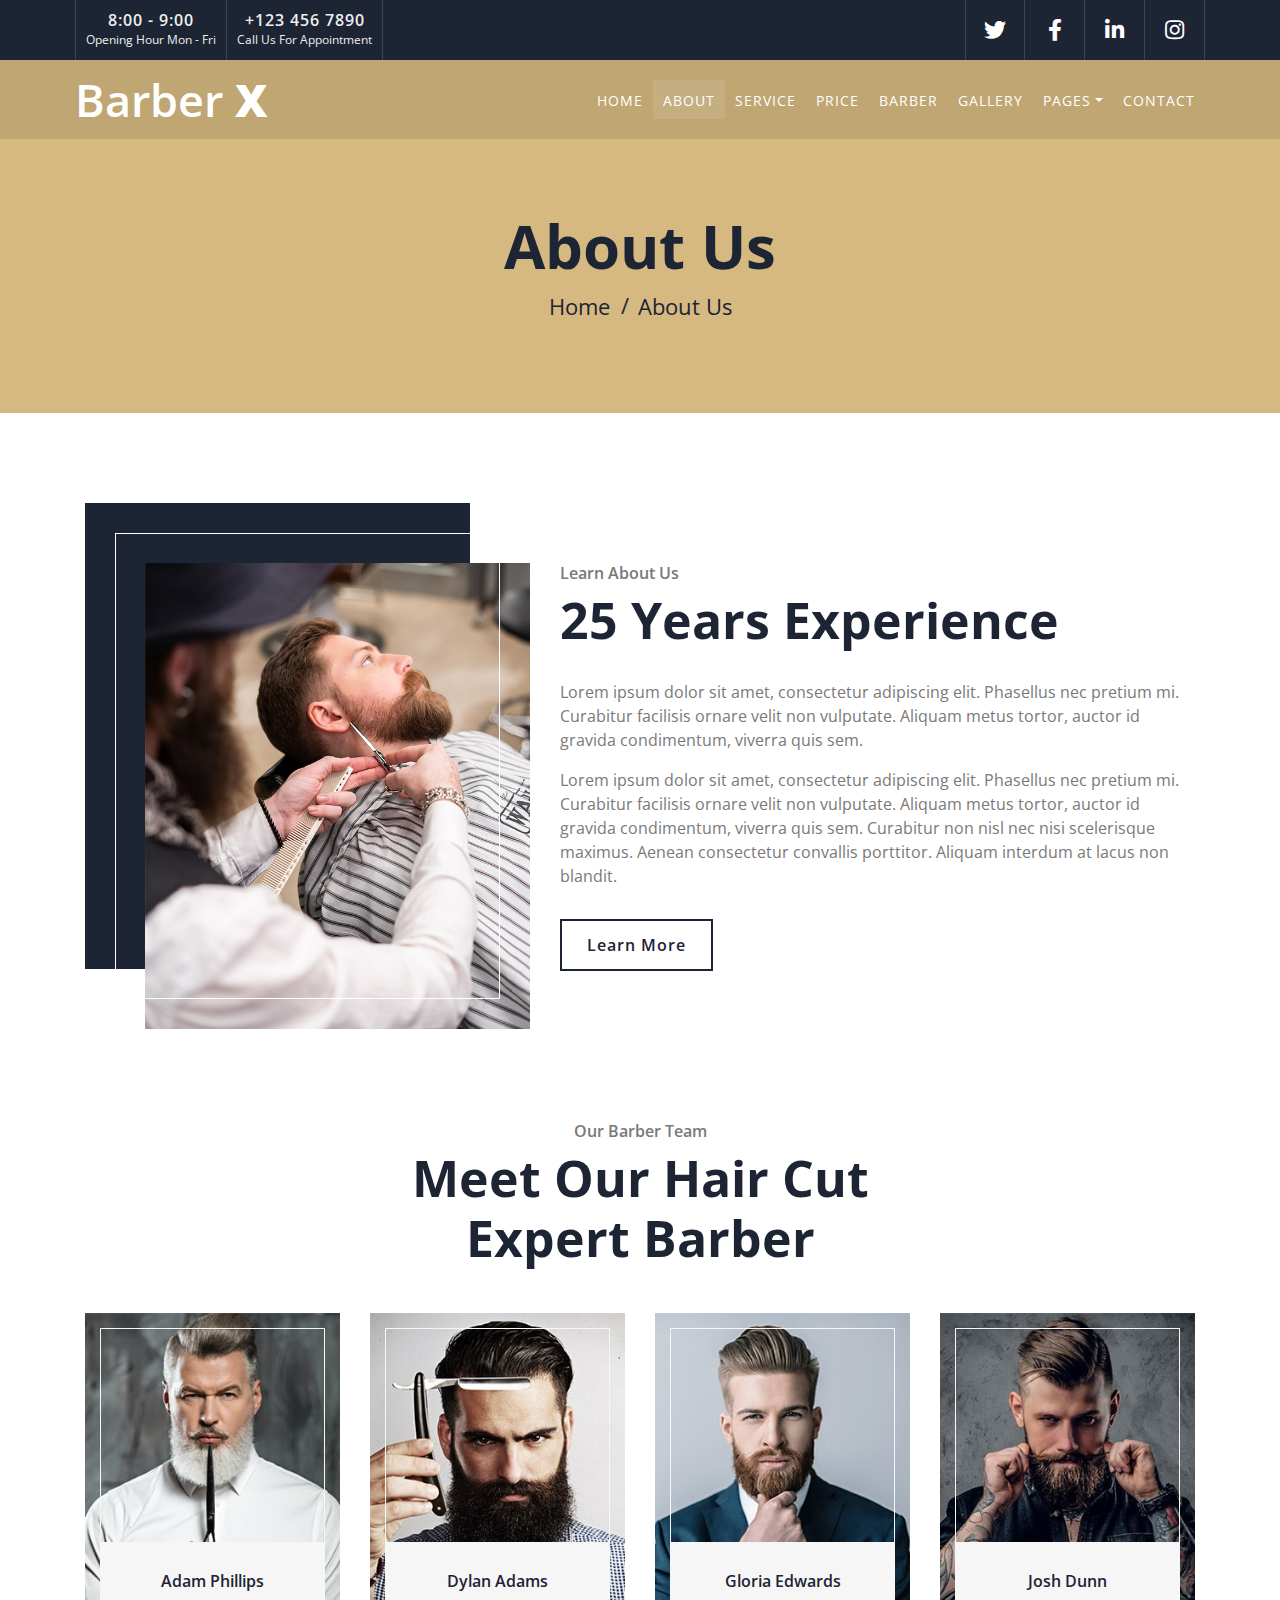
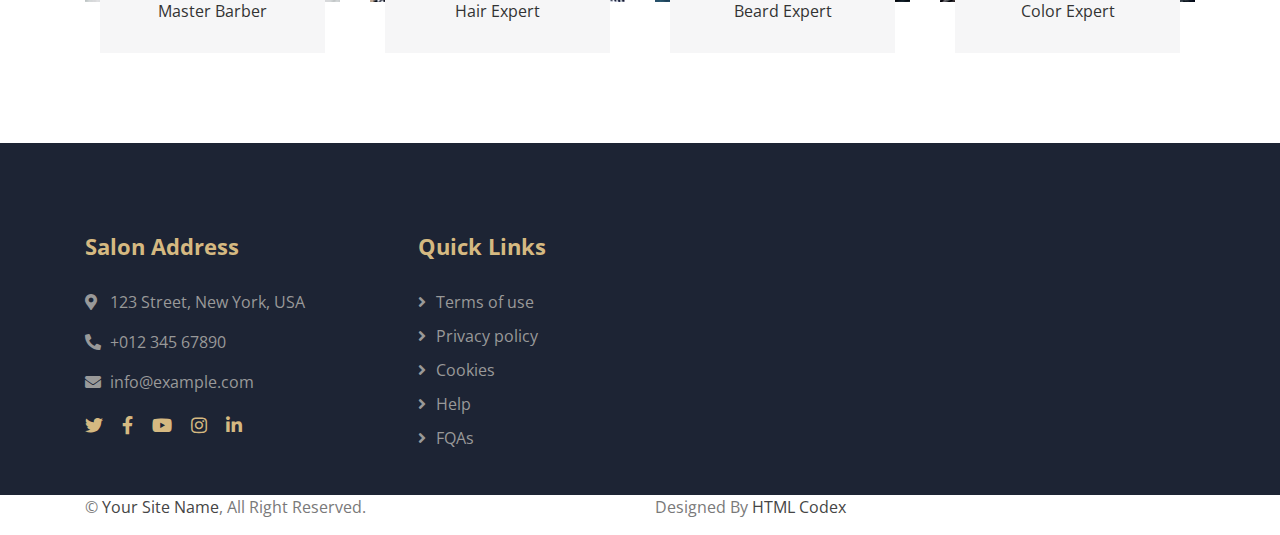
==== cutandcare/about.html @ c2e4a3f6 "first commit" ====
<!DOCTYPE html>
<html lang="en">
    <head>
        <meta charset="utf-8">
        <title>Barber X - Barber Shop Template</title>
        <meta content="width=device-width, initial-scale=1.0" name="viewport">
        <meta content="Free Website Template" name="keywords">
        <meta content="Free Website Template" name="description">

        <!-- Favicon -->
        <link href="img/favicon.ico" rel="icon">

        <!-- Google Font -->
        <link href="https://fonts.googleapis.com/css2?family=Open+Sans:wght@300;400;600;700;800&display=swap" rel="stylesheet">

        <!-- CSS Libraries -->
        <link href="https://stackpath.bootstrapcdn.com/bootstrap/4.4.1/css/bootstrap.min.css" rel="stylesheet">
        <link href="https://cdnjs.cloudflare.com/ajax/libs/font-awesome/5.10.0/css/all.min.css" rel="stylesheet">
        <link href="lib/animate/animate.min.css" rel="stylesheet">
        <link href="lib/owlcarousel/assets/owl.carousel.min.css" rel="stylesheet">
        <link href="lib/lightbox/css/lightbox.min.css" rel="stylesheet">

        <!-- Template Stylesheet -->
        <link href="css/style.css" rel="stylesheet">
    </head>

    <body>
        <!-- Top Bar Start -->
        <div class="top-bar d-none d-md-block">
            <div class="container-fluid">
                <div class="row">
                    <div class="col-md-6">
                        <div class="top-bar-left">
                            <div class="text">
                                <h2>8:00 - 9:00</h2>
                                <p>Opening Hour Mon - Fri</p>
                            </div>
                            <div class="text">
                                <h2>+123 456 7890</h2>
                                <p>Call Us For Appointment</p>
                            </div>
                        </div>
                    </div>
                    <div class="col-md-6">
                        <div class="top-bar-right">
                            <div class="social">
                                <a href=""><i class="fab fa-twitter"></i></a>
                                <a href=""><i class="fab fa-facebook-f"></i></a>
                                <a href=""><i class="fab fa-linkedin-in"></i></a>
                                <a href=""><i class="fab fa-instagram"></i></a>
                            </div>
                        </div>
                    </div>
                </div>
            </div>
        </div>
        <!-- Top Bar End -->

        <!-- Nav Bar Start -->
        <div class="navbar navbar-expand-lg bg-dark navbar-dark">
            <div class="container-fluid">
                <a href="index.html" class="navbar-brand">Barber <span>X</span></a>
                <button type="button" class="navbar-toggler" data-toggle="collapse" data-target="#navbarCollapse">
                    <span class="navbar-toggler-icon"></span>
                </button>

                <div class="collapse navbar-collapse justify-content-between" id="navbarCollapse">
                    <div class="navbar-nav ml-auto">
                        <a href="index.html" class="nav-item nav-link">Home</a>
                        <a href="about.html" class="nav-item nav-link active">About</a>
                        <a href="service.html" class="nav-item nav-link">Service</a>
                        <a href="price.html" class="nav-item nav-link">Price</a>
                        <a href="team.html" class="nav-item nav-link">Barber</a>
                        <a href="portfolio.html" class="nav-item nav-link">Gallery</a>
                        <div class="nav-item dropdown">
                            <a href="#" class="nav-link dropdown-toggle" data-toggle="dropdown">Pages</a>
                            <div class="dropdown-menu">
                                <a href="blog.html" class="dropdown-item">Blog Page</a>
                                <a href="single.html" class="dropdown-item">Single Page</a>
                            </div>
                        </div>
                        <a href="contact.html" class="nav-item nav-link">Contact</a>
                    </div>
                </div>
            </div>
        </div>
        <!-- Nav Bar End -->


        <!-- Page Header Start -->
        <div class="page-header">
            <div class="container">
                <div class="row">
                    <div class="col-12">
                        <h2>About Us</h2>
                    </div>
                    <div class="col-12">
                        <a href="">Home</a>
                        <a href="">About Us</a>
                    </div>
                </div>
            </div>
        </div>
        <!-- Page Header End -->


        <!-- About Start -->
        <div class="about">
            <div class="container">
                <div class="row align-items-center">
                    <div class="col-lg-5 col-md-6">
                        <div class="about-img">
                            <img src="img/about.jpg" alt="Image">
                        </div>
                    </div>
                    <div class="col-lg-7 col-md-6">
                        <div class="section-header text-left">
                            <p>Learn About Us</p>
                            <h2>25 Years Experience</h2>
                        </div>
                        <div class="about-text">
                            <p>
                                Lorem ipsum dolor sit amet, consectetur adipiscing elit. Phasellus nec pretium mi. Curabitur facilisis ornare velit non vulputate. Aliquam metus tortor, auctor id gravida condimentum, viverra quis sem.
                            </p>
                            <p>
                                Lorem ipsum dolor sit amet, consectetur adipiscing elit. Phasellus nec pretium mi. Curabitur facilisis ornare velit non vulputate. Aliquam metus tortor, auctor id gravida condimentum, viverra quis sem. Curabitur non nisl nec nisi scelerisque maximus. Aenean consectetur convallis porttitor. Aliquam interdum at lacus non blandit.
                            </p>
                            <a class="btn" href="">Learn More</a>
                        </div>
                    </div>
                </div>
            </div>
        </div>
        <!-- About End -->


        <!-- Team Start -->
        <div class="team">
            <div class="container">
                <div class="section-header text-center">
                    <p>Our Barber Team</p>
                    <h2>Meet Our Hair Cut Expert Barber</h2>
                </div>
                <div class="row">
                    <div class="col-lg-3 col-md-6">
                        <div class="team-item">
                            <div class="team-img">
                                <img src="img/team-1.jpg" alt="Team Image">
                            </div>
                            <div class="team-text">
                                <h2>Adam Phillips</h2>
                                <p>Master Barber</p>
                            </div>
                        </div>
                    </div>
                    <div class="col-lg-3 col-md-6">
                        <div class="team-item">
                            <div class="team-img">
                                <img src="img/team-2.jpg" alt="Team Image">
                            </div>
                            <div class="team-text">
                                <h2>Dylan Adams</h2>
                                <p>Hair Expert</p>
                            </div>
                        </div>
                    </div>
                    <div class="col-lg-3 col-md-6">
                        <div class="team-item">
                            <div class="team-img">
                                <img src="img/team-3.jpg" alt="Team Image">
                            </div>
                            <div class="team-text">
                                <h2>Gloria Edwards</h2>
                                <p>Beard Expert</p>
                            </div>
                        </div>
                    </div>
                    <div class="col-lg-3 col-md-6">
                        <div class="team-item">
                            <div class="team-img">
                                <img src="img/team-4.jpg" alt="Team Image">
                            </div>
                            <div class="team-text">
                                <h2>Josh Dunn</h2>
                                <p>Color Expert</p>
                            </div>
                        </div>
                    </div>
                </div>
            </div>
        </div>
        <!-- Team End -->


        <!-- Footer Start -->
        <div class="footer">
            <div class="container">
                <div class="row">
                    <div class="col-lg-7">
                        <div class="row">
                            <div class="col-md-6">
                                <div class="footer-contact">
                                    <h2>Salon Address</h2>
                                    <p><i class="fa fa-map-marker-alt"></i>123 Street, New York, USA</p>
                                    <p><i class="fa fa-phone-alt"></i>+012 345 67890</p>
                                    <p><i class="fa fa-envelope"></i>info@example.com</p>
                                    <div class="footer-social">
                                        <a href=""><i class="fab fa-twitter"></i></a>
                                        <a href=""><i class="fab fa-facebook-f"></i></a>
                                        <a href=""><i class="fab fa-youtube"></i></a>
                                        <a href=""><i class="fab fa-instagram"></i></a>
                                        <a href=""><i class="fab fa-linkedin-in"></i></a>
                                    </div>
                                </div>
                            </div>
                            <div class="col-md-6">
                                <div class="footer-link">
                                    <h2>Quick Links</h2>
                                    <a href="">Terms of use</a>
                                    <a href="">Privacy policy</a>
                                    <a href="">Cookies</a>
                                    <a href="">Help</a>
                                    <a href="">FQAs</a>
                                </div>
                            </div>
                        </div>
                    </div>
                    <div class="col-lg-5">
                        <!-- <div class="footer-newsletter">
                            <h2>Newsletter</h2>
                            <p>
                                Lorem ipsum dolor sit amet elit. Quisque eu lectus a leo dictum nec non quam. Tortor eu placerat rhoncus, lorem quam iaculis felis, sed lacus neque id eros.
                            </p>
                            <div class="form">
                                <input class="form-control" placeholder="Email goes here">
                                <button class="btn">Submit</button>
                            </div> -->
                        </div>
                    </div>
                </div>
            </div>
            <div class="container copyright">
                <div class="row">
                    <div class="col-md-6">
                        <p>&copy; <a href="#">Your Site Name</a>, All Right Reserved.</p>
                    </div>
                    <div class="col-md-6">
                        <p>Designed By <a href="https://htmlcodex.com">HTML Codex</a></p>
                    </div>
                </div>
            </div>
        </div>
        <!-- Footer End -->

        <a href="#" class="back-to-top"><i class="fa fa-chevron-up"></i></a>

        <!-- JavaScript Libraries -->
        <script src="https://code.jquery.com/jquery-3.4.1.min.js"></script>
        <script src="https://stackpath.bootstrapcdn.com/bootstrap/4.4.1/js/bootstrap.bundle.min.js"></script>
        <script src="lib/easing/easing.min.js"></script>
        <script src="lib/owlcarousel/owl.carousel.min.js"></script>
        <script src="lib/isotope/isotope.pkgd.min.js"></script>
        <script src="lib/lightbox/js/lightbox.min.js"></script>

        <!-- Contact Javascript File -->
        <script src="mail/jqBootstrapValidation.min.js"></script>
        <script src="mail/contact.js"></script>

        <!-- Template Javascript -->
        <script src="js/main.js"></script>
    </body>
</html>
---- cutandcare/css/style.css ----
/*******************************/
/********* General CSS *********/
/*******************************/
body {
    color: #797979;
    background: #ffffff;
    font-family: 'Open Sans', sans-serif;
}

h1,
h2, 
h3, 
h4,
h5, 
h6 {
    color: #1d2434;
}

a {
    color: #454545;
    transition: .3s;
}

a:hover,
a:active,
a:focus {
    color: #7637ec;
    outline: none;
    text-decoration: none;
}

.btn:focus,
.form-control:focus {
    box-shadow: none;
}

.container-fluid {
    max-width: 1366px;
}

.back-to-top {
    position: fixed;
    display: none;
    background: #7637ec;
    width: 44px;
    height: 44px;
    text-align: center;
    line-height: 1;
    font-size: 22px;
    right: 15px;
    bottom: 15px;
    transition: background 0.5s;
    z-index: 9;
}

.back-to-top:hover {
    background: #1d2434;
}

.back-to-top:hover i {
    color: #D5B981;
}

.back-to-top i {
    color: #1d2434;
    padding-top: 10px;
}


/**********************************/
/********** Top Bar CSS ***********/
/**********************************/
.top-bar {
    position: relative;
    height: 60px;
    background: #1d2434;
}

.top-bar .top-bar-left {
    display: flex;
    align-items: center;
    justify-content: flex-start;
}

.top-bar .top-bar-right {
    display: flex;
    align-items: center;
    justify-content: flex-end;
}

.top-bar .text {
    display: flex;
    align-items: center;
    justify-content: center;
    flex-direction: column;
    height: 60px;
    padding: 0 10px;
    text-align: center;
    border-left: 1px solid rgba(255, 255, 255, .15);
}

.top-bar .text:last-child {
    border-right: 1px solid rgba(255, 255, 255, .15);
}

.top-bar .text h2 {
    color: #eeeeee;
    font-weight: 600;
    font-size: 16px;
    letter-spacing: 1px;
    margin: 0;
}

.top-bar .text p {
    color: #eeeeee;
    font-size: 12px;
    font-weight: 400;
    margin: 0;
}

.top-bar .social {
    display: flex;
    height: 60px;
    font-size: 0;
    justify-content: flex-end;
}

.top-bar .social a {
    display: flex;
    align-items: center;
    justify-content: center;
    width: 60px;
    height: 100%;
    font-size: 22px;
    color: #ffffff;
    border-right: 1px solid rgba(255, 255, 255, .15);
}

.top-bar .social a:first-child {
    border-left: 1px solid rgba(255, 255, 255, .15);
}

.top-bar .social a:hover {
    color: #D5B981;
    background: #ffffff;
}

@media (min-width: 992px) {
    .top-bar {
        padding: 0 60px;
    }
}


/**********************************/
/*********** Nav Bar CSS **********/
/**********************************/
.navbar {
    position: relative;
    transition: .5s;
    z-index: 999;
}

.navbar.nav-sticky {
    position: fixed;
    top: 0;
    width: 100%;
    box-shadow: 0 2px 5px rgba(0, 0, 0, .3);
}

.navbar .navbar-brand {
    margin: 0;
    color: #ffffff;
    font-size: 45px;
    line-height: 0px;
    font-weight: 600;
}

.navbar .navbar-brand span {
    font-weight: 800;
}

.navbar .navbar-brand img {
    max-width: 100%;
    max-height: 40px;
}

.navbar-dark .navbar-nav .nav-link,
.navbar-dark .navbar-nav .nav-link:focus,
.navbar-dark .navbar-nav .nav-link:hover,
.navbar-dark .navbar-nav .nav-link.active {
    padding: 10px 10px 8px 10px;
    color: #ffffff;
}

.navbar-dark .navbar-nav .nav-link:hover,
.navbar-dark .navbar-nav .nav-link.active {
    background: rgba(256, 256, 256, .1);
    transition: none;
}

.navbar .dropdown-menu {
    margin-top: 0;
    border: 0;
    border-radius: 0;
    background: #f8f9fa;
}

@media (min-width: 992px) {
    .navbar {
        position: absolute;
        width: 100%;
        top: 60px;
        padding: 20px 60px;
        background: rgba(0, 0, 0, .1) !important;
        z-index: 9;
    }
    
    .navbar.nav-sticky {
        padding: 10px 60px;
        background: #1d2434 !important;
    }
    
    .navbar a.nav-link {
        padding: 8px 15px;
        font-size: 14px;
        letter-spacing: 1px;
        text-transform: uppercase;
    }
}

@media (max-width: 991.98px) {   
    .navbar {
        padding: 15px;
        background: #1d2434 !important;
    }
    
    .navbar a.nav-link {
        padding: 5px;
    }
    
    .navbar .dropdown-menu {
        box-shadow: none;
    }
}


/*******************************/
/********** Hero CSS ***********/
/*******************************/
.hero {
    position: relative;
    width: 100%;
    margin-bottom: 45px;
    height: calc(100vh - 60px);
    background: #D5B981;
    overflow: hidden;
}

.hero .container-fluid {
    padding: 0;
}

.hero .hero-image {
    position: relative;
    text-align: right;
}

.hero .hero-image img {
    max-width: 80%;
    max-height: 80%;
}

.hero .hero-text {
    position: relative;
    padding-left: 75px;
    height: calc(100vh - 60px);
    display: flex;
    align-items: flex-start;
    justify-content: center;
    flex-direction: column;
}

.hero .hero-text h1 {
    color: #1d2434;
    font-size: 50px;
    font-weight: 700;
    margin-bottom: 20px;
}

.hero .hero-text p {
    color: #1d2434;
    font-size: 18px;
    margin-bottom: 25px;
}

.hero .hero-text .btn {
    padding: 15px 30px;
    font-size: 16px;
    font-weight: 600;
    letter-spacing: 1px;
    color: #1d2434;
    background: none;
    border: 2px solid #1d2434;
    border-radius: 0;
    transition: .3s;
}

.hero .hero-text .btn:hover {
    color: #D5B981;
    background: #1d2434;
}

.hero .btn-play {
    position: absolute;
    z-index: 1;
    top: 80%;
    left: 50%;
    transform: translateX(-50%) translateY(-50%);
    box-sizing: content-box;
    display: block;
    width: 32px;
    height: 44px;
    border-radius: 50%;
    border: none;
    outline: none;
    padding: 18px 20px 18px 28px;
}

.hero .btn-play:before {
    content: "";
    position: absolute;
    z-index: 0;
    left: 50%;
    top: 50%;
    transform: translateX(-50%) translateY(-50%);
    display: block;
    width: 80px;
    height: 80px;
    background: #1D2434;
    border-radius: 50%;
    animation: pulse-border 1500ms ease-out infinite;
}

.hero .btn-play:after {
    content: "";
    position: absolute;
    z-index: 1;
    left: 50%;
    top: 50%;
    transform: translateX(-50%) translateY(-50%);
    display: block;
    width: 80px;
    height: 80px;
    background: #1D2434;
    border-radius: 50%;
    transition: all 200ms;
}

.hero .btn-play:hover:after {
    background-color: darken(#1D2434, 10%);
}

.hero .btn-play img {
    position: relative;
    z-index: 3;
    max-width: 100%;
    width: auto;
    height: auto;
}

.hero .btn-play span {
    display: block;
    position: relative;
    z-index: 3;
    width: 0;
    height: 0;
    border-left: 32px solid #ffffff;
    border-top: 22px solid transparent;
    border-bottom: 22px solid transparent;
}

@keyframes pulse-border {
  0% {
    transform: translateX(-50%) translateY(-50%) translateZ(0) scale(1);
    opacity: 1;
  }
  100% {
    transform: translateX(-50%) translateY(-50%) translateZ(0) scale(1.5);
    opacity: 0;
  }
}

#videoModal .modal-dialog {
    position: relative;
    max-width: 800px;
    margin: 60px auto;
}

#videoModal .modal-body {
    position: relative;
    padding: 0px;
}

#videoModal .close {
    position: absolute;
    right: 0px;
    top: -12px;
    z-index: 999;
    font-size: 50px;
    font-weight: normal;
    color: #ffffff;
    opacity: 1;
}

@media (max-width: 991.98px) {
    .hero .hero-text {
        padding-left: 15px;
    }
    
    .hero .hero-text h1 {
        font-size: 35px;
    }
    
    .hero .hero-text p {
        font-size: 16px;
    }
    
    .hero .hero-text .btn {
        padding: 12px 30px;
        font-size: 15px;
        letter-spacing: 0;
    }
}

@media (max-width: 767.98px) {
    .hero .hero-text h1 {
        font-size: 30px;
        font-weight: 600;
    }
    
    .hero .hero-text p {
        font-size: 14px;
    }
    
    .hero .hero-text .btn {
        padding: 10px 25px;
        font-size: 15px;
        font-weight: 400;
        letter-spacing: 0;
    }
}

@media (max-width: 575.98px) {
    .hero .hero-text h1 {
        font-size: 25px;
        font-weight: 600;
    }
    
    .hero .hero-text p {
        font-size: 14px;
    }
    
    .hero .hero-text .btn {
        padding: 8px 20px;
        font-size: 14px;
        font-weight: 400;
        letter-spacing: 0;
    }
}


/*******************************/
/******* Page Header CSS *******/
/*******************************/
.page-header {
    position: relative;
    margin-bottom: 45px;
    padding: 150px 0 90px 0;
    text-align: center;
    background: #D5B981;
}

.page-header h2 {
    position: relative;
    color: #1d2434;
    font-size: 60px;
    font-weight: 700;
}

.page-header a {
    position: relative;
    padding: 0 12px;
    font-size: 22px;
    color: #1d2434;
}

.page-header a:hover {
    color: #ffffff;
}

.page-header a::after {
    position: absolute;
    content: "/";
    width: 8px;
    height: 8px;
    top: -2px;
    right: -7px;
    text-align: center;
    color: #1d2434;
}

.page-header a:last-child::after {
    display: none;
}

@media (max-width: 767.98px) {
    .page-header h2 {
        font-size: 35px;
    }
    
    .page-header a {
        font-size: 18px;
    }
}


/*******************************/
/******* Section Header ********/
/*******************************/
.section-header {
    position: relative;
    max-width: 600px;
    margin: 0 auto;
    margin-bottom: 45px;
}

.section-header p {
    margin-bottom: 5px;
    position: relative;
    font-size: 16px;
    font-weight: 600;
}

.section-header h2 {
    margin: 0;
    position: relative;
    font-size: 50px;
    font-weight: 700;
}

@media (max-width: 767.98px) {
    .section-header h2 {
        font-size: 30px;
    }
}


/*******************************/
/********** About CSS **********/
/*******************************/
.about {
    position: relative;
    width: 100%;
    padding: 45px 0;
}

.about .section-header {
    margin-bottom: 30px;
    margin-left: 0;
}

.about .about-img {
    position: relative;
    height: 100%;
    margin: 60px 0 0 60px;
}

.about .about-img img {
    position: relative;
    width: 100%;
    height: 100%;
    object-fit: cover;
    z-index: 1;
}

.about .about-img::before {
    position: absolute;
    content: "";
    top: -60px;
    right: 60px;
    bottom: 60px;
    left: -60px;
    background: #1d2434;
    z-index: 0;
}

.about .about-img::after {
    position: absolute;
    content: "";
    top: -30px;
    right: 30px;
    bottom: 30px;
    left: -30px;
    background: transparent;
    border: 1px solid #ffffff;
    z-index: 2;
}

.about .about-text p {
    font-size: 16px;
}

.about .about-text a.btn {
    position: relative;
    margin-top: 15px;
    padding: 12px 25px;
    font-size: 16px;
    font-weight: 600;
    letter-spacing: 1px;
    color: #1d2434;
    border: 2px solid #1d2434;
    border-radius: 0;
    background: none;
    transition: .3s;
}

.about .about-text a.btn:hover {
    color: #D5B981;
    background: #1d2434;
}

@media (max-width: 767.98px) {
    .about .about-img {
        margin-bottom: 30px;
        height: auto;
    }
}


/*******************************/
/********* Service CSS *********/
/*******************************/
.service {
    position: relative;
    width: 100%;
    padding: 45px 0 15px 0;
}

.service .service-item {
    position: relative;
    width: 100%;
    text-align: center;
    margin-bottom: 30px;
    background: rgba(29, 36, 52, .04);
}

.service .service-img {
    position: relative;
    width: 100%;
}

.service .service-img img {
    position: relative;
    width: 100%;
    height: 100%;
    object-fit: cover;
}

.service .service-img::after {
    position: absolute;
    content: "";
    top: 15px;
    right: 15px;
    bottom: 15px;
    left: 15px;
    background: transparent;
    border: 1px solid #ffffff;
    z-index: 1;
}

.service .service-item h3 {
    margin: 0;
    padding: 25px 15px 15px 15px;
    font-size: 25px;
    font-weight: 700;
}

.service .service-item p {
    margin: 0;
    padding: 0 25px 25px 25px;
    font-size: 16px;
}

.service .service-item a.btn {
    position: relative;
    margin-bottom: 30px;
    padding: 10px 20px;
    font-size: 14px;
    font-weight: 600;
    color: #1d2434;
    border: 2px solid #1d2434;
    border-radius: 0;
    background: none;
    transition: .3s;
}

.service .service-item:hover a.btn {
    color: #D5B981;
    background: #1d2434;
    border-color: #1d2434;
}


/*******************************/
/********* Pricing CSS *********/
/*******************************/
.price {
    position: relative;
    width: 100%;
    padding: 45px 0 15px 0;
}

.price .price-item {
    position: relative;
    width: 100%;
    display: flex;
    align-items: center;
    justify-content: flex-start;
    flex-direction: row;
    margin-bottom: 30px;
    background: rgba(29, 36, 52, .04);
    transition: .3s;
}

.price .price-item:hover {
    background: #D5B981;
}

.price .price-img {
    position: relative;
    width: 100px;
}

.price .price-img img {
    width: 100%;
}

.price .price-img::after {
    position: absolute;
    content: "";
    top: 10px;
    right: 10px;
    bottom: 10px;
    left: 10px;
    background: transparent;
    border: 1px solid #ffffff;
    z-index: 1;
}

.price .price-text {
    position: relative;
    padding: 0 15px;
    width: calc(100% - 100px);
    overflow: hidden;
}

.price .price-text h2 {
    position: relative;
    margin-bottom: 8px;
    font-size: 16px;
    font-weight: 600;
    white-space: nowrap;
}

.price .price-text h3 {
    position: relative;
    margin: 0;
    font-size: 16px;
    font-weight: 400;
    color: #333333;
}


/*******************************/
/*********** Team CSS **********/
/*******************************/
.team {
    position: relative;
    width: 100%;
    padding: 45px 0 15px 0;
}

.team .team-item {
    margin-bottom: 30px;
}

.team .team-img {
    position: relative;
}

.team .team-img::after {
    position: absolute;
    content: "";
    top: 15px;
    right: 15px;
    bottom: 15px;
    left: 15px;
    background: transparent;
    border: 1px solid #F6F6F7;
    transition: .3s;
    z-index: 1;
}

.team .team-img img {
    width: 100%;
}

.team .team-text {
    position: relative;
    margin: -60px 15px 0 15px;
    padding: 30px 15px;
    text-align: center;
    background: #F6F6F7;
    transition: .3s;
    z-index: 2;
}

.team .team-text h2 {
    font-size: 16px;
    font-weight: 600;
}

.team .team-text p {
    margin: 0;
    color: #333333;
}

.team .team-item:hover .team-text {
    background: #D5B981;
}

.team .team-item:hover .team-img::after {
    border-color: #D5B981;
}


/*******************************/
/******* Testimonial CSS *******/
/*******************************/
.testimonial {
    position: relative;
    margin: 45px 0;
    padding: 120px 0;
    background: linear-gradient(rgba(29, 36, 52, 1), rgba(29, 36, 52, .5), rgba(29, 36, 52, 1)), url(/barber-shop-template/assets/hero1.jpg);
    background-position: center;
    background-repeat: no-repeat;
    background-size: cover;
}

.testimonial .container {
    max-width: 700px;
}

.testimonial .testimonials-carousel {
    position: relative;
    width: 100%;
}

.testimonial .testimonial-item {
    position: relative;
    width: 100%;
    display: flex;
    align-items: flex-start;
    justify-content: center;
    flex-direction: column;
    overflow: hidden;
}

.testimonial .testimonial-item img {
    width: 60px;
    border-radius: 60px;
    margin-bottom: 25px;
}

.testimonial .testimonial-item p {
    color: #ffffff;
    font-size: 16px;
    margin-bottom: 20px;
}

.testimonial .testimonial-item h2 {
    color: #D5B981;
    font-size: 18px;
    font-weight: 700;
    margin-bottom: 5px;
}

.testimonial .testimonial-item h3 {
    color: #999999;
    font-size: 16px;
    font-weight: 300;
    margin: 0;
}

.testimonial .owl-nav {
    width: 135px;
    margin-top: 45px;
    display: flex;
}

.testimonial .owl-nav .owl-prev,
.testimonial .owl-nav .owl-next {
    width: 60px;
    height: 60px;
    display: flex;
    align-items: center;
    justify-content: center;
    color: #D5B981;
    background: #1d2434;
    font-size: 22px;
    transition: .3s;
}

.testimonial .owl-nav .owl-next {
    margin-left: 15px;
}

.testimonial .owl-nav .owl-prev:hover,
.testimonial .owl-nav .owl-next:hover {
    color: #1d2434;
    background: #D5B981;
}


/*******************************/
/*********** Blog CSS **********/
/*******************************/
.blog {
    position: relative;
    width: 100%;
    padding: 45px 0;
}

.blog .blog-carousel {
    position: relative;
    width: calc(100% + 30px);
    left: -15px;
    right: -15px;
}

.blog .blog-item {
    position: relative;
    margin: 0 15px;
    background: rgba(29, 36, 52, .04);
    overflow: hidden;
}

.blog .blog-page .blog-item {
    margin: 0 0 30px 0;
}

.blog .blog-img {
    position: relative;
    width: 100%;
}

.blog .blog-img::after {
    position: absolute;
    content: "";
    top: 15px;
    right: 15px;
    bottom: 15px;
    left: 15px;
    background: transparent;
    border: 1px solid #ffffff;
    z-index: 1;
}

.blog .blog-img img {
    width: 100%;
}

.blog .blog-meta {
    position: relative;
    padding: 20px 30px 12px 30px;
}

.blog .blog-meta * {
    display: inline-block;
    margin: 0;
    padding: 0;
    font-size: 14px;
    font-weight: 300;
    color: #797979;
}

.blog .blog-meta i {
    margin: 0 2px 0 10px;
}

.blog .blog-meta i:first-child {
    margin-left: 0;
}

.blog .blog-text {
    position: relative;
    padding: 0 30px 30px 30px;
}

.blog .blog-text h2 {
    font-size: 18px;
    font-weight: 600;
}

.blog .blog-text p {
    margin-bottom: 10px;
}

.blog .blog-item a.btn {
    padding: 0;
    font-size: 14px;
    font-weight: 700;
    text-transform: uppercase;
    color: #1d2434;
    transition: .3s;
}

.blog .blog-item a.btn i {
    margin-left: 5px;
}

.blog .blog-item a.btn:hover {
    color: #D5B981;
}

.blog .owl-nav {
    width: 150px;
    margin: 32px auto 0 auto;
    display: flex;
}

.blog .owl-nav .owl-prev,
.blog .owl-nav .owl-next {
    margin-left: 15px;
    width: 60px;
    height: 60px;
    display: flex;
    align-items: center;
    justify-content: center;
    color: #D5B981;
    background: #1d2434;
    font-size: 22px;
    transition: .3s;
}

.blog .owl-nav .owl-prev:hover,
.blog .owl-nav .owl-next:hover {
    color: #1d2434;
    background: #D5B981;
}

.blog .pagination .page-link {
    color: #1d2434;
    border-radius: 0;
    border-color: #1d2434;
}

.blog .pagination .page-link:hover,
.blog .pagination .page-item.active .page-link {
    color: #D5B981;
    background: #1d2434;
}

.blog .pagination .disabled .page-link {
    color: #999999;
}


/*******************************/
/******** Portfolio CSS ********/
/*******************************/
.portfolio {
    position: relative;
    padding: 45px 0 15px 0;
    background: #ffffff;
}

.portfolio #portfolio-flters {
    padding: 0;
    margin: -15px 0 25px 0;
    list-style: none;
    font-size: 0;
    text-align: center;
}

.portfolio #portfolio-flters li {
    cursor: pointer;
    display: inline-block;
    margin: 5px;
    padding: 8px 15px;
    color: #1d2434;
    font-size: 14px;
    font-weight: 600;
    border-radius: 0;
    background: none;
    border: 2px solid #1d2434;
    transition: .3s;
}

.portfolio #portfolio-flters li:hover,
.portfolio #portfolio-flters li.filter-active {
    background: #1d2434;
    color: #D5B981;
}

.portfolio .portfolio-item {
    position: relative;
    margin-bottom: 30px;
    overflow: hidden;
    transition: .3s;
}

.portfolio .portfolio-item:hover {
    margin-top: -10px;
}

.portfolio .portfolio-wrap {
    position: relative;
    width: 100%;
}

.portfolio .portfolio-wrap a::after {
    position: absolute;
    content: "";
    top: 30px;
    right: 30px;
    bottom: 30px;
    left: 30px;
    background: transparent;
    border: 1px solid #F6F6F7;
    transition: .3s;
    z-index: 1;
}

.portfolio .portfolio-wrap:hover a::after {
    border-color: #D5B981;
}

.portfolio img {
    position: relative;
    width: 100%; 
    height: 100%; 
    object-fit: cover;
}


/*******************************/
/********* Contact CSS *********/
/*******************************/
.contact {
    position: relative;
    width: 100%;
    margin: 45px 0;
    background: #1d2434;
}

.contact .container-fluid {
    background: url(../img/contact.jpg) left center no-repeat;
    background-size: contain;
}

.contact .contact-form {
    position: relative;
    padding: 90px 0 90px 45px;
    background: #1d2434;
}

.contact .contact-form input {
    padding: 15px 0;
    background: none;
    border-radius: 0;
    border: none;
    border-bottom: 1px solid #D5B981;
}

.contact .contact-form textarea {
    height: 90px;
    padding: 15px 0;
    background: none;
    border-radius: 0;
    border: none;
    border-bottom: 1px solid #D5B981;;
}

.contact .contact-form .btn {
    padding: 15px 30px;
    font-size: 16px;
    font-weight: 600;
    letter-spacing: 1px;
    color: #D5B981;
    background: none;
    border: 2px solid #D5B981;
    border-radius: 0;
    transition: .3s;
}

.contact .contact-form .btn:hover {
    color: #1d2434;
    background: #D5B981;
}

.contact .help-block ul {
    margin: 0;
    padding: 0;
    list-style-type: none;
}

@media (max-width: 767.98px) {
    .contact .container-fluid {
        background: none;
    }
    
    .contact .contact-form {
        padding: 90px 0;
    }
}


/*******************************/
/******* Single Page CSS *******/
/*******************************/
.single {
    position: relative;
    width: 100%;
    padding: 45px 0 65px 0;
}

.single img {
    width: 100%;
    margin: 0 0 25px 0;
}

.single .table,
.single .list-group {
    margin-bottom: 30px;
}

.single .ul-group {
    padding: 0;
    list-style: none;
}

.single .ul-group li {
    margin-left: 2px;
}

.single .ul-group li::before {
    position: relative;
    content: "\f0da";
    font-family: "Font Awesome 5 Free";
    font-weight: 900;
    margin-right: 10px;
}

.single .ol-group {
    padding-left: 18px;
}



/*******************************/
/********* Footer CSS **********/
/*******************************/
/* .footer {
    position: relative;
    margin-top: 45px;
    padding-top: 90px;
    background: #1d2434;
}

.footer .footer-contact,
.footer .footer-link,
.footer .footer-newsletter {
    position: relative;
    margin-bottom: 45px;
    color: #999999;
}

.footer .footer-contact h2,
.footer .footer-link h2,
.footer .footer-newsletter h2{
    position: relative;
    margin-bottom: 30px;
    font-size: 22px;
    font-weight: 700;
    color: #D5B981;
}

.footer .footer-link a {
    display: block;
    margin-bottom: 10px;
    color: #999999;
    transition: .3s;
}

.footer .footer-link a::before {
    position: relative;
    content: "\f105";
    font-family: "Font Awesome 5 Free";
    font-weight: 900;
    margin-right: 10px;
}

.footer .footer-link a:hover {
    color: #D5B981;
    letter-spacing: 1px;
}

.footer .footer-contact p i {
    width: 25px;
}

.footer .footer-social {
    position: relative;
    margin-top: 20px;
}

.footer .footer-social a {
    display: inline-block;
}

.footer .footer-social a i {
    margin-right: 15px;
    font-size: 18px;
    color: #D5B981;
}

.footer .footer-social a:last-child i {
    margin: 0;
}

.footer .footer-social a:hover i {
    color: #999999;
}

.footer .footer-newsletter .form {
    position: relative;
    width: 100%;
}

.footer .footer-newsletter input {
    height: 60px;
    border: 2px solid #1d2434;
    border-radius: 0;
}

.footer .footer-newsletter .btn {
    position: absolute;
    top: 8px;
    right: 8px;
    height: 44px;
    padding: 8px 20px;
    font-size: 14px;
    font-weight: 600;
    color: #1d2434;
    background: none;
    border-radius: 0;
    border: 2px solid #1d2434;
    transition: .3s;
}

.footer .footer-newsletter .btn:hover {
    color: #D5B981;
    background: #1d2434;
}

.footer .copyright {
    padding: 0 30px;
}

.footer .copyright .row {
    background: #ffffff;
    padding-top: 25px;
    padding-bottom: 25px;
}

.footer .copyright p {
    margin: 0;
    color: #454545;
}

.footer .copyright .col-md-6:last-child p {
    text-align: right;
}

.footer .copyright p a {
    color: #1d2434;
    font-weight: 700;
}

.footer .copyright p a:hover {
    color: #D5B981;
}

@media (max-width: 767.98px) {
    .footer .copyright p,
    .footer .copyright .col-md-6:last-child p {
        margin: 5px 0;
        text-align: center;
    }
} */

.footer {
    position: relative;
    margin-top: 45px;
    padding-top: 90px;
    background: #1d2434;
}

.footer .footer-contact,
.footer .footer-link,
.footer .footer-newsletter,
.footer .footer-timings {
    position: relative;
    margin-bottom: 45px;
    color: #999999;
}

.footer .footer-contact h2,
.footer .footer-link h2,
.footer .footer-newsletter h2,
.footer .footer-timings h2 {
    position: relative;
    margin-bottom: 30px;
    font-size: 22px;
    font-weight: 700;
    color: #D5B981;
}

.footer .footer-link a {
    display: block;
    margin-bottom: 10px;
    color: #999999;
    transition: .3s;
}

.footer .footer-link a::before {
    position: relative;
    content: "\f105";
    font-family: "Font Awesome 5 Free";
    font-weight: 900;
    margin-right: 10px;
}

.footer .footer-link a:hover {
    color: #D5B981;
    letter-spacing: 1px;
}

.footer .footer-contact p i {
    width: 25px;
}

.footer .footer-social {
    position: relative;
    margin-top: 20px;
}

.footer .footer-social a {
    display: inline-block;
}

.footer .footer-social a i {
    margin-right: 15px;
    font-size: 18px;
    color: #D5B981;
}

.footer .footer-social a:last-child i {
    margin: 0;
}

.footer .footer-social a:hover i {
    color: #999999;
}

.footer .footer-newsletter .form {
    position: relative;
    width: 100%;
}

.footer .footer-newsletter input {
    height: 60px;
    border: 2px solid #1d2434;
    border-radius: 0;
}

.footer .footer-newsletter .btn {
    position: absolute;
    top: 8px;
    right: 8px;
    height: 44px;
    padding: 8px 20px;
    font-size: 14px;
    font-weight: 600;
    color: #1d2434;
    background: none;
    border-radius: 0;
    border: 2px solid #1d2434;
    transition: .3s;
}

.footer .footer-newsletter .btn:hover {
    color: #D5B981;
    background: #1d2434;
}

.footer .footer-timings table {
    width: 100%;
    margin-top: 20px;
    border-collapse: collapse;
    color: #999999;
}

.footer .footer-timings table th,
.footer .footer-timings table td {
    padding: 10px;
    text-align: left;
}

.footer .footer-timings table th {
    background-color: #1d2434;
    color: #D5B981;
}

/* .footer .footer-timings table tr:nth-child(even) {
    background-color: #fb0c0c;
} */

.footer .copyright {
    padding: 0 30px;
}

.footer .copyright .row {
    background: #ffffff;
    padding-top: 25px;
    padding-bottom: 25px;
}

.footer .copyright p {
    margin: 0;
    color: #454545;
}

.footer .copyright .col-md-6:last-child p {
    text-align: right;
}

.footer .copyright p a {
    color: #1d2434;
    font-weight: 700;
}

.footer .copyright p a:hover {
    color: #D5B981;
}

@media (max-width: 767.98px) {
    .footer .copyright p,
    .footer .copyright .col-md-6:last-child p {
        margin: 5px 0;
        text-align: center;
    }
}
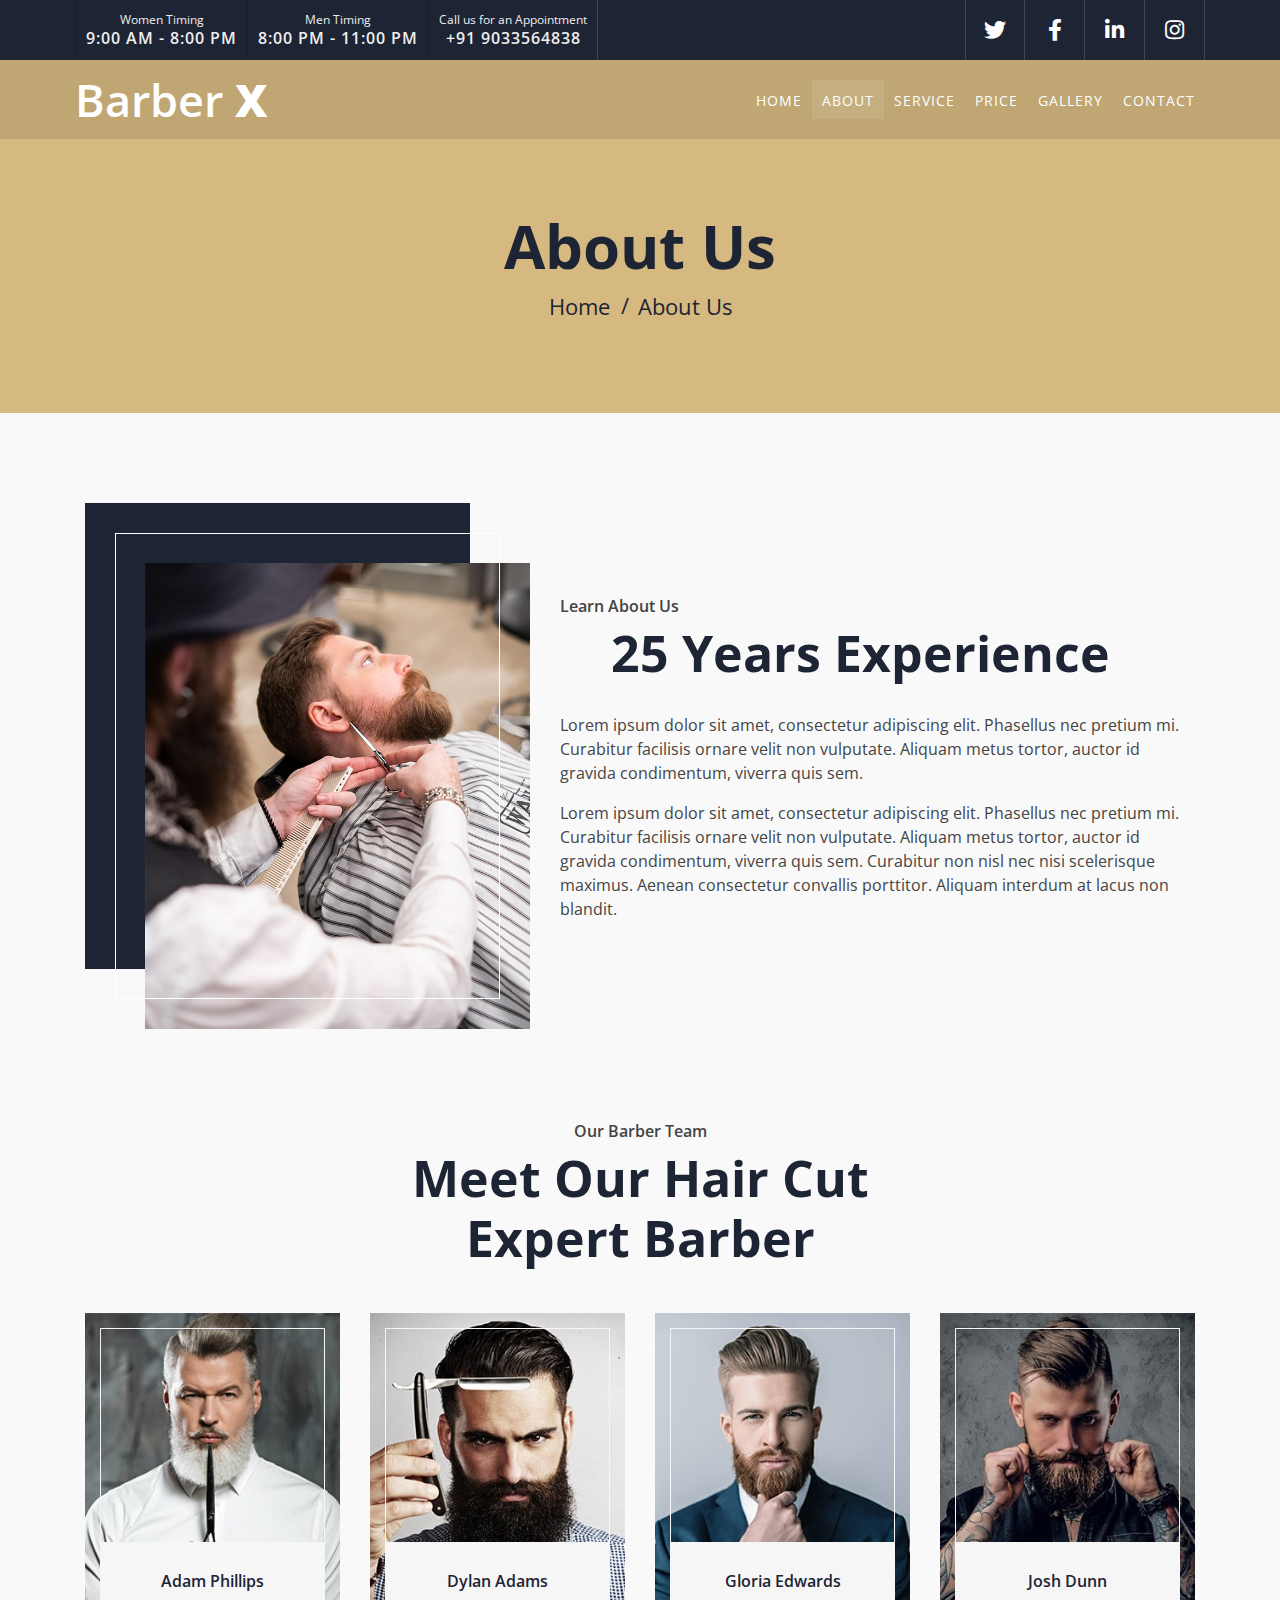
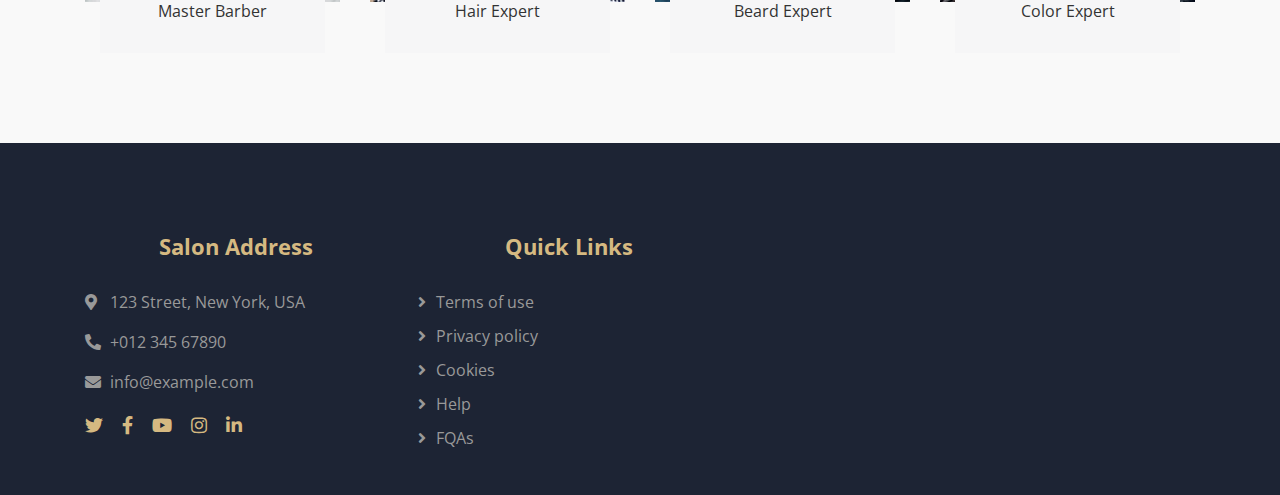
==== commit 114ba914: "new page changes" ====
--- a/cutandcare/about.html
+++ b/cutandcare/about.html
@@ -32,12 +32,18 @@
                     <div class="col-md-6">
                         <div class="top-bar-left">
                             <div class="text">
-                                <h2>8:00 - 9:00</h2>
-                                <p>Opening Hour Mon - Fri</p>
+                                <p>Women Timing</p><h2>9:00 AM - 8:00 PM</h2>
+                                <!-- <p>Timings: Mon - Fri</p> -->
+                                
                             </div>
                             <div class="text">
-                                <h2>+123 456 7890</h2>
-                                <p>Call Us For Appointment</p>
+                                <p>Men Timing</p><h2>8:00 PM - 11:00 PM</h2>
+                                <!-- <p>Timings: Mon - Fri</p> -->
+                            </div>
+                            <div class="text">
+                                <p>Call us for an Appointment</p>
+                                <h2>+91 9033564838</h2>
+                                <!-- <p>Call Us For Appointment</p> -->
                             </div>
                         </div>
                     </div>
@@ -70,15 +76,15 @@
                         <a href="about.html" class="nav-item nav-link active">About</a>
                         <a href="service.html" class="nav-item nav-link">Service</a>
                         <a href="price.html" class="nav-item nav-link">Price</a>
-                        <a href="team.html" class="nav-item nav-link">Barber</a>
+                        <!-- <a href="team.html" class="nav-item nav-link">Barber</a> -->
                         <a href="portfolio.html" class="nav-item nav-link">Gallery</a>
-                        <div class="nav-item dropdown">
+                        <!-- <div class="nav-item dropdown">
                             <a href="#" class="nav-link dropdown-toggle" data-toggle="dropdown">Pages</a>
                             <div class="dropdown-menu">
                                 <a href="blog.html" class="dropdown-item">Blog Page</a>
                                 <a href="single.html" class="dropdown-item">Single Page</a>
                             </div>
-                        </div>
+                        </div> -->
                         <a href="contact.html" class="nav-item nav-link">Contact</a>
                     </div>
                 </div>
@@ -125,7 +131,7 @@
                             <p>
                                 Lorem ipsum dolor sit amet, consectetur adipiscing elit. Phasellus nec pretium mi. Curabitur facilisis ornare velit non vulputate. Aliquam metus tortor, auctor id gravida condimentum, viverra quis sem. Curabitur non nisl nec nisi scelerisque maximus. Aenean consectetur convallis porttitor. Aliquam interdum at lacus non blandit.
                             </p>
-                            <a class="btn" href="">Learn More</a>
+                            <!-- <a class="btn" href="">Learn More</a> -->
                         </div>
                     </div>
                 </div>
@@ -239,7 +245,7 @@
                     </div>
                 </div>
             </div>
-            <div class="container copyright">
+            <!-- <div class="container copyright">
                 <div class="row">
                     <div class="col-md-6">
                         <p>&copy; <a href="#">Your Site Name</a>, All Right Reserved.</p>
@@ -248,7 +254,7 @@
                         <p>Designed By <a href="https://htmlcodex.com">HTML Codex</a></p>
                     </div>
                 </div>
-            </div>
+            </div> -->
         </div>
         <!-- Footer End -->
 
--- a/cutandcare/css/style.css
+++ b/cutandcare/css/style.css
@@ -96,7 +96,7 @@
     height: 60px;
     padding: 0 10px;
     text-align: center;
-    border-left: 1px solid rgba(255, 255, 255, .15);
+    border-left: 1px solid rgba(6, 6, 6, 0.15);
 }
 
 .top-bar .text:last-child {
@@ -155,6 +155,25 @@
 /**********************************/
 /*********** Nav Bar CSS **********/
 /**********************************/
+
+/* Logo Styling */
+.navbar-brand .logo {
+    max-height: 100px; /* Adjust height as needed */
+    width: auto; /* Maintain aspect ratio */
+}
+
+@media (max-width: 991.98px) {
+    .navbar-brand .logo {
+        max-height: 60px; /* Slightly smaller for smaller screens */
+    }
+}
+
+@media (max-width: 575.98px) {
+    .navbar-brand .logo {
+        max-height: 100px; /* Further reduce size for very small screens */
+    }
+}
+
 .navbar {
     position: relative;
     transition: .5s;
@@ -165,7 +184,7 @@
     position: fixed;
     top: 0;
     width: 100%;
-    box-shadow: 0 2px 5px rgba(0, 0, 0, .3);
+    box-shadow: 0 2px 5px rgba(0, 0, 0, .1);
 }
 
 .navbar .navbar-brand {
@@ -268,7 +287,7 @@
 
 .hero .hero-image img {
     max-width: 80%;
-    max-height: 80%;
+    max-height: 50%;
 }
 
 .hero .hero-text {
@@ -305,6 +324,30 @@
     border-radius: 0;
     transition: .3s;
 }
+/* Add spacing between the buttons */
+.hero-text .btn-group {
+    display: flex;
+    gap: 15px; /* Adjust the spacing as needed */
+    margin-top: 20px; /* Optional: Adds some spacing above the buttons */
+}
+
+
+/* .hero .hero-text .btn:hover {
+    color: #D5B981;
+    background: #1d2434;
+}
+
+.hero .hero-text .btn {
+    padding: 15px 30px;
+    font-size: 16px;
+    font-weight: 600;
+    letter-spacing: 1px;
+    color: #1d2434;
+    background: none;
+    border: 2px solid #1d2934;
+    border-radius: 0;
+    transition: .3s;
+} */
 
 .hero .hero-text .btn:hover {
     color: #D5B981;
@@ -1226,6 +1269,77 @@
     }
 }
 
+body {
+    font-family: 'Open Sans', sans-serif;
+    color: #444;
+    margin: 0;
+    padding: 0;
+    background: #f9f9f9;
+}
+
+h1, h2 {
+    text-align: center;
+    color: #1d2434;
+}
+
+.contact-page {
+    max-width: 800px;
+    margin: 20px auto;
+    padding: 20px;
+    background: #ffffff;
+    box-shadow: 0 2px 8px rgba(0, 0, 0, 0.1);
+    border-radius: 8px;
+}
+
+.shop-timings {
+    margin-bottom: 30px;
+}
+
+.timings-table {
+    width: 100%;
+    border-collapse: collapse;
+    margin-top: 20px;
+}
+
+.timings-table thead th {
+    background: #1d2434;
+    color: #ffffff;
+    padding: 10px;
+    text-align: left;
+    text-transform: uppercase;
+    font-size: 14px;
+}
+
+.timings-table tbody td {
+    padding: 10px;
+    border: 1px solid #ddd;
+}
+
+.timings-table tbody tr:nth-child(even) {
+    background: #f9f9f9;
+}
+
+.timings-table tbody tr:hover {
+    background: #f1f1f1;
+}
+
+.contact-details p {
+    margin: 10px 0;
+    text-align: center;
+}
+
+.contact-details a {
+    color: #7637ec;
+    text-decoration: none;
+    font-weight: 600;
+}
+
+.contact-details a:hover {
+    color: #1d2434;
+    text-decoration: underline;
+}
+
+
 
 /*******************************/
 /******* Single Page CSS *******/
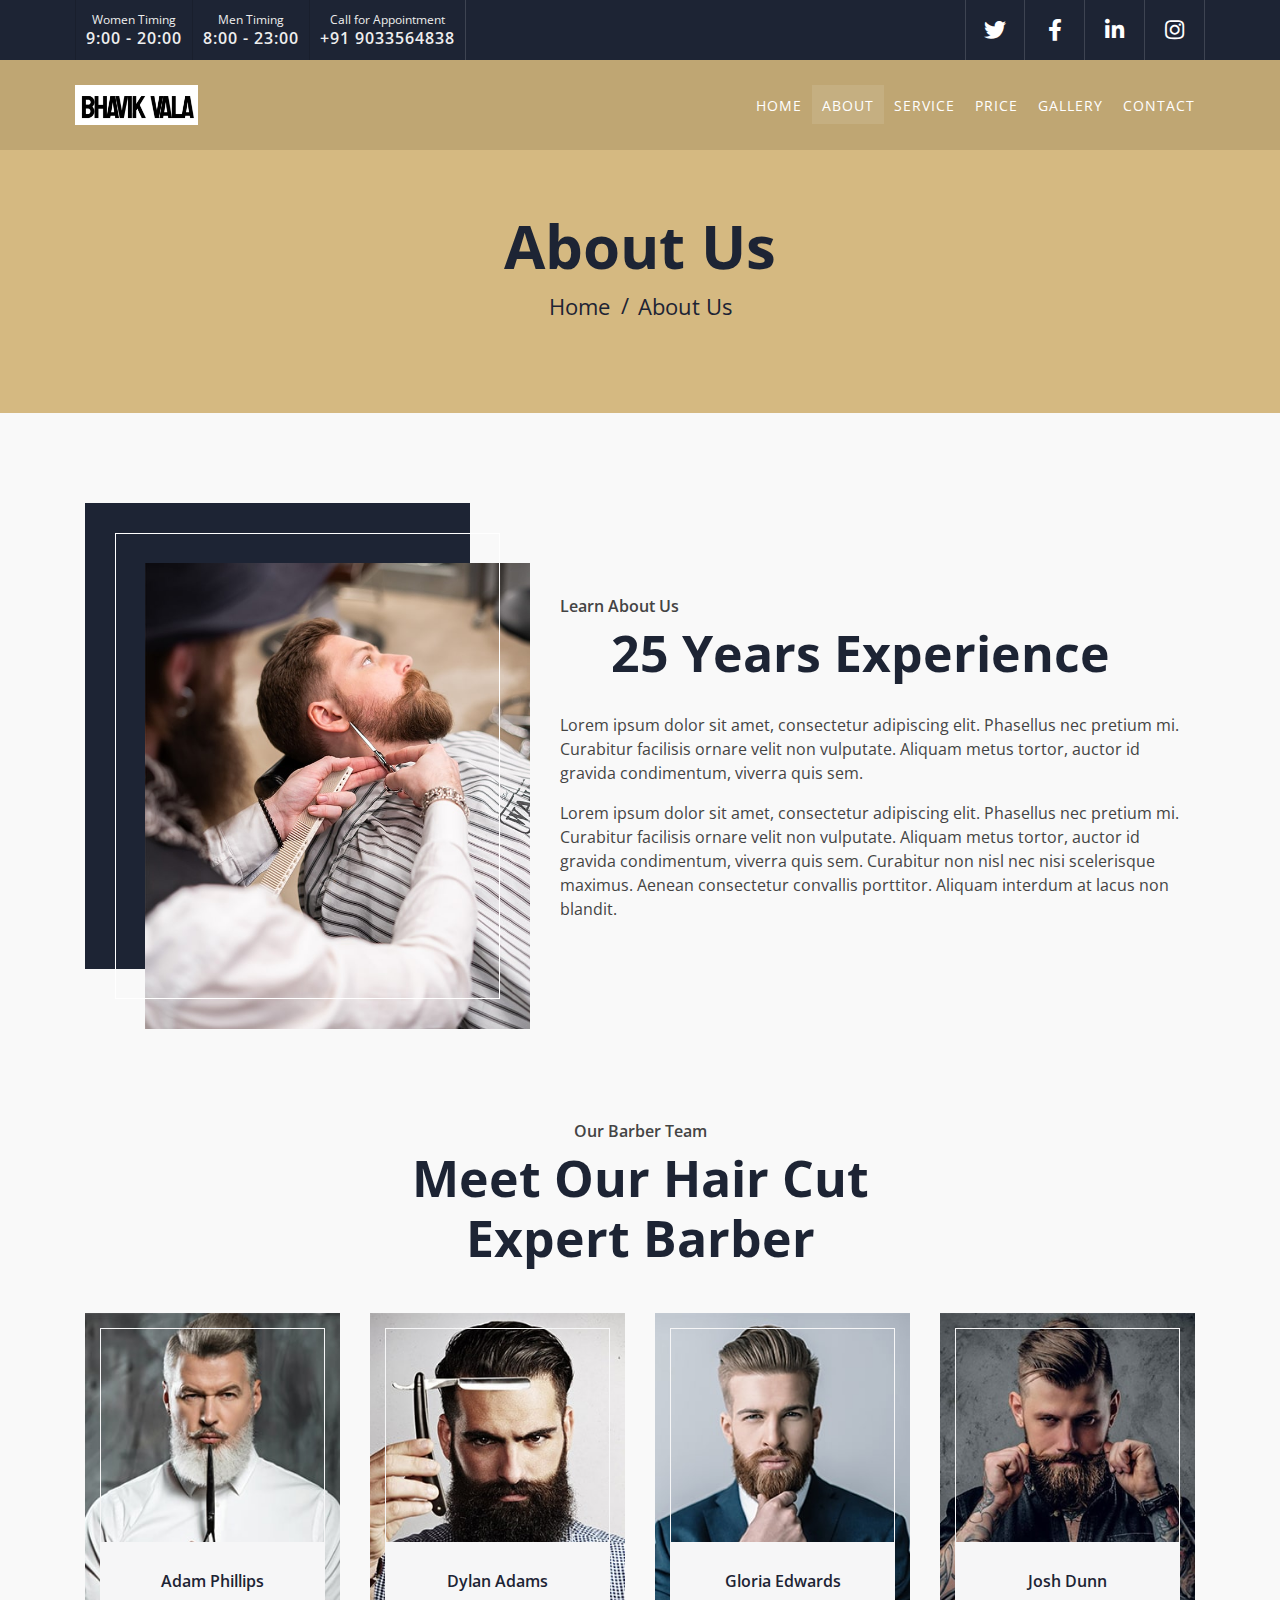
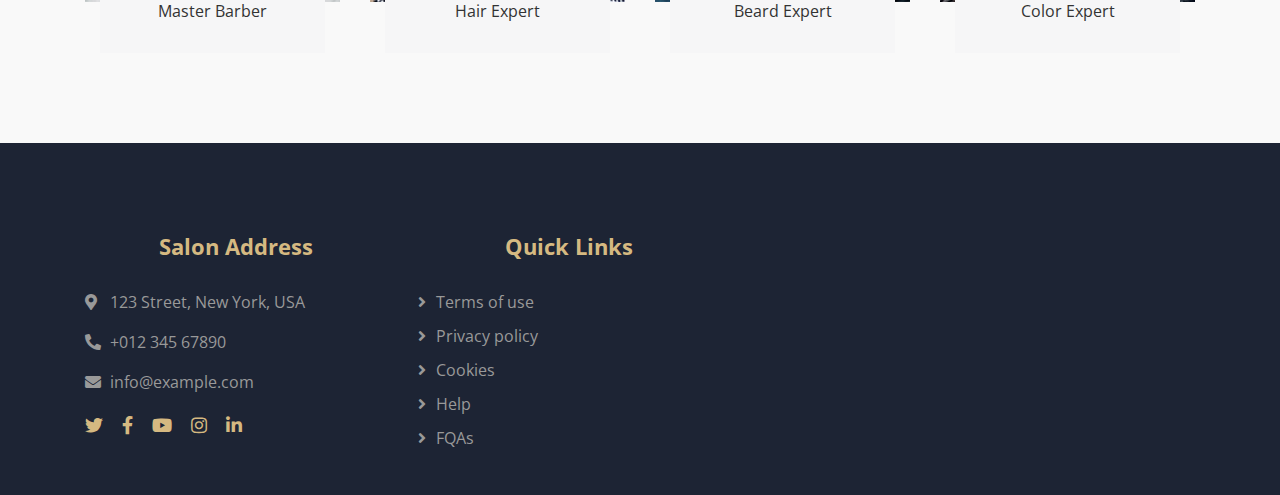
==== commit cecc48ec: "new changes" ====
--- a/cutandcare/about.html
+++ b/cutandcare/about.html
@@ -32,16 +32,16 @@
                     <div class="col-md-6">
                         <div class="top-bar-left">
                             <div class="text">
-                                <p>Women Timing</p><h2>9:00 AM - 8:00 PM</h2>
+                                <p>Women Timing</p><h2>9:00 - 20:00 </h2>
                                 <!-- <p>Timings: Mon - Fri</p> -->
                                 
                             </div>
                             <div class="text">
-                                <p>Men Timing</p><h2>8:00 PM - 11:00 PM</h2>
+                                <p>Men Timing</p><h2>8:00 - 23:00</h2>
                                 <!-- <p>Timings: Mon - Fri</p> -->
                             </div>
                             <div class="text">
-                                <p>Call us for an Appointment</p>
+                                <p>Call for Appointment</p>
                                 <h2>+91 9033564838</h2>
                                 <!-- <p>Call Us For Appointment</p> -->
                             </div>
@@ -65,7 +65,10 @@
         <!-- Nav Bar Start -->
         <div class="navbar navbar-expand-lg bg-dark navbar-dark">
             <div class="container-fluid">
-                <a href="index.html" class="navbar-brand">Barber <span>X</span></a>
+                <!-- <a href="index.html" class="navbar-brand">Barber <span>X</span></a> -->
+                <a href="index.html" class="navbar-brand">
+                    <img src="assets/logobhavik.png" alt="Company Logo" class="logo">
+                </a>
                 <button type="button" class="navbar-toggler" data-toggle="collapse" data-target="#navbarCollapse">
                     <span class="navbar-toggler-icon"></span>
                 </button>
--- a/cutandcare/css/style.css
+++ b/cutandcare/css/style.css
@@ -680,6 +680,62 @@
     }
 }
 
+/* Stats Section Styles */
+.stats-section {
+    padding: 60px 0;
+    background: #1d2434; /* Matches footer background */
+}
+
+.stats-box {
+    text-align: center;
+    padding: 30px;
+    margin: 15px 0;
+    border: 2px solid #1d2434;
+    background: #f2f2f2;
+    color: #1d2434;
+    transition: all 0.3s ease;
+    border-radius: 8px;
+}
+
+.stats-box h2 {
+    font-size: 36px;
+    font-weight: 700;
+    color: #D5B981; /* Matches footer heading color */
+    margin-bottom: 10px;
+}
+
+.stats-box p {
+    font-size: 18px;
+    color: #454545; /* Matches footer copyright text */
+}
+
+.stats-box:hover {
+    background: #D5B981; /* Highlight background */
+    color: #ffffff;
+    border-color: #D5B981;
+}
+
+.stats-box:hover h2 {
+    color: #ffffff; /* Change heading color on hover */
+}
+
+.stats-box:hover p {
+    color: #ffffff; /* Change paragraph color on hover */
+}
+
+.stats-box {
+    opacity: 0;
+    transform: translateY(20px);
+    transition: all 0.5s ease;
+}
+
+.stats-box.active {
+    opacity: 1;
+    transform: translateY(0);
+}
+
+
+
 
 /*******************************/
 /********* Service CSS *********/
@@ -895,85 +951,97 @@
     position: relative;
     margin: 45px 0;
     padding: 120px 0;
-    background: linear-gradient(rgba(29, 36, 52, 1), rgba(29, 36, 52, .5), rgba(29, 36, 52, 1)), url(/barber-shop-template/assets/hero1.jpg);
+    background: linear-gradient(rgba(29, 36, 52, 1), rgba(29, 36, 52, 0.5), rgba(29, 36, 52, 1)), 
+                url(/path/to/your/background-image.jpg);
     background-position: center;
     background-repeat: no-repeat;
     background-size: cover;
 }
 
-.testimonial .container {
-    max-width: 700px;
-}
-
-.testimonial .testimonials-carousel {
-    position: relative;
-    width: 100%;
-}
-
 .testimonial .testimonial-item {
-    position: relative;
-    width: 100%;
-    display: flex;
-    align-items: flex-start;
-    justify-content: center;
-    flex-direction: column;
-    overflow: hidden;
+    text-align: center;
+    padding: 20px;
 }
 
 .testimonial .testimonial-item img {
-    width: 60px;
-    border-radius: 60px;
-    margin-bottom: 25px;
+    width: 200px;
+    height: 200px;
+    border-radius: 50%;
+    margin: 20px auto;
+    box-shadow: 0 4px 10px rgba(0, 0, 0, 0.3);
 }
 
 .testimonial .testimonial-item p {
     color: #ffffff;
-    font-size: 16px;
-    margin-bottom: 20px;
+    font-size: 18px;
+    line-height: 1.6;
+    margin: 15px 0;
 }
 
 .testimonial .testimonial-item h2 {
     color: #D5B981;
-    font-size: 18px;
+    font-size: 22px;
     font-weight: 700;
     margin-bottom: 5px;
 }
 
 .testimonial .testimonial-item h3 {
     color: #999999;
-    font-size: 16px;
+    font-size: 18px;
     font-weight: 300;
-    margin: 0;
 }
 
 .testimonial .owl-nav {
-    width: 135px;
-    margin-top: 45px;
     display: flex;
+    justify-content: center;
+    align-items: center;
+    margin-top: 20px;
 }
 
 .testimonial .owl-nav .owl-prev,
 .testimonial .owl-nav .owl-next {
-    width: 60px;
-    height: 60px;
+    width: 50px;
+    height: 50px;
+    border-radius: 50%;
+    background: #1d2434;
+    color: #D5B981;
     display: flex;
     align-items: center;
     justify-content: center;
-    color: #D5B981;
-    background: #1d2434;
-    font-size: 22px;
-    transition: .3s;
-}
-
-.testimonial .owl-nav .owl-next {
-    margin-left: 15px;
+    font-size: 20px;
+    margin: 0 10px;
+    cursor: pointer;
+    transition: all 0.3s ease;
+    box-shadow: 0 4px 6px rgba(0, 0, 0, 0.3);
 }
 
 .testimonial .owl-nav .owl-prev:hover,
 .testimonial .owl-nav .owl-next:hover {
-    color: #1d2434;
     background: #D5B981;
-}
+    color: #1d2434;
+    transform: scale(1.1);
+}
+
+/* Responsive Design */
+@media (max-width: 767px) {
+    .testimonial .testimonial-item img {
+        width: 80px;
+        height: 80px;
+    }
+
+    .testimonial .testimonial-item p {
+        font-size: 16px;
+    }
+
+    .testimonial .testimonial-item h2 {
+        font-size: 20px;
+    }
+
+    .testimonial .testimonial-item h3 {
+        font-size: 16px;
+    }
+}
+
 
 
 /*******************************/
